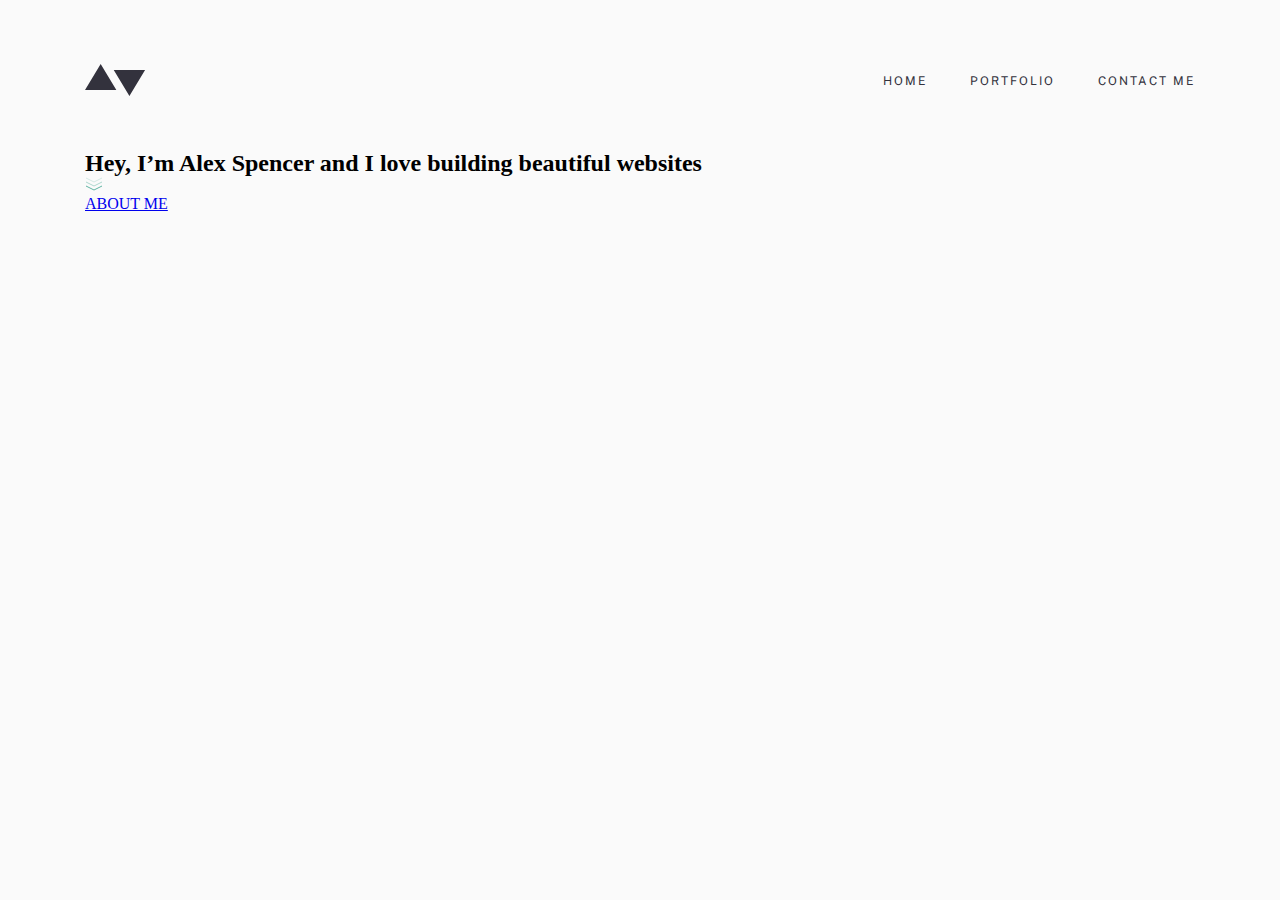
==== index.html @ 98861935 "Navbar yasaldi" ====
<!DOCTYPE html>
<html lang="en">
  <head>
    <meta charset="UTF-8" />
    <meta http-equiv="X-UA-Compatible" content="IE=edge" />
    <meta name="viewport" content="width=device-width, initial-scale=1.0" />
    <title>Created by Doniyor</title>
    <link rel="stylesheet" href="./css/main.css" />
    <link rel="preconnect" href="https://fonts.googleapis.com" />
    <link rel="preconnect" href="https://fonts.gstatic.com" crossorigin />
    <link
      href="https://fonts.googleapis.com/css2?family=Ibarra+Real+Nova:wght@400;500;600;700&display=swap"
      rel="stylesheet"
    />
    <link rel="preconnect" href="https://fonts.googleapis.com" />
    <link rel="preconnect" href="https://fonts.gstatic.com" crossorigin />
    <link
      href="https://fonts.googleapis.com/css2?family=Public+Sans:wght@300;400;500;600;700&display=swap"
      rel="stylesheet"
    />
  </head>
  <body>
    <header>
      <div class="navbar_section">
        <div class="container">
          <div class="navbar_menu">
            <div class="navbar_logo">
              <a href="#">
                <img src="./images/desktop/Logo_Desk.svg" alt="Logo_Desk" />
              </a>
            </div>
            <div class="navbar_hamburger">
              <img src="./images/mobile/hamburger.svg" alt="svg" />
            </div>
            <ul class="navbar_lists">
              <li><a href="#">HOME</a></li>
              <li><a href="#">PORTFOLIO</a></li>
              <li><a href="#">CONTACT ME</a></li>
            </ul>
          </div>
        </div>
      </div>
    </header>
    <main>
      <div class="introsection">
        <div class="container">
          <div class="intro_box">
            <div class="intro_content">
              <h1 class="visually-hidden">
                Hey, I’m Alex Spencer and I love building beautiful websites
              </h1>
              <h2>Hey, I’m Alex Spencer and I love building beautiful websites</h2>
              <div class="intro_link">
                <div class="intro_link_logo">
                    <img src="./images/desktop/link_logo.svg" alt="svg">
                </div>
                <a href="#">ABOUT ME</a>
              </div>
            </div>
          </div>
        </div>
      </div>
    </main>
  </body>
</html>
---- css/main.css ----
*, *::before, *::after {
  margin: 0;
  padding: 0;
  box-sizing: border-box;
}

.visually-hidden {
  position: absolute;
  width: 1px;
  height: 1px;
  margin: -1px;
  border: 0;
  padding: 0;
  clip: rect(0 0 0 0);
  overflow: hidden;
}

body {
  padding-top: 64px;
  background-color: #FAFAFA;
}

img {
  max-width: 100%;
  height: auto;
}

.container {
  max-width: 1150px;
  width: 100%;
  padding: 0 20px;
  margin: 0 auto;
}

body {
  padding-top: 64px;
}

header {
  margin-bottom: 54px;
}

.navbar_menu {
  display: flex;
  justify-content: space-between;
  align-items: center;
}
.navbar_menu .navbar_logo {
  width: 61px;
  height: 32;
  display: block;
}
.navbar_menu .navbar_logo img {
  display: block;
}
.navbar_menu .navbar_hamburger {
  opacity: 0;
}
.navbar_menu .navbar_lists {
  list-style-type: none;
  display: flex;
  align-items: center;
  gap: 43px;
}
.navbar_menu .navbar_lists a {
  text-decoration: none;
  font-family: "Public Sans", sans-serif;
  font-style: normal;
  font-weight: 400;
  font-size: 12px;
  line-height: 14px;
  letter-spacing: 2px;
  text-transform: uppercase;
  color: #33323d;
}
.navbar_menu .navbar_lists a:hover {
  font-family: "Public Sans", sans-serif;
  font-style: normal;
  font-weight: 400;
  font-size: 12px;
  line-height: 14px;
  letter-spacing: 2px;
  text-transform: uppercase;
  color: #33323d;
}

@media only screen and (max-width: 1000px) {
  body {
    padding-top: 69px;
  }
  header {
    margin-bottom: 47px;
  }
}
@media only screen and (max-width: 600px) {
  body {
    padding-top: 38px;
  }
  header {
    margin-bottom: 40px;
  }
  .navbar_menu .navbar_hamburger {
    opacity: 1;
    width: 24px;
    height: 13px;
  }
  .navbar_menu .navbar_lists {
    display: none;
  }
}/*# sourceMappingURL=main.css.map */
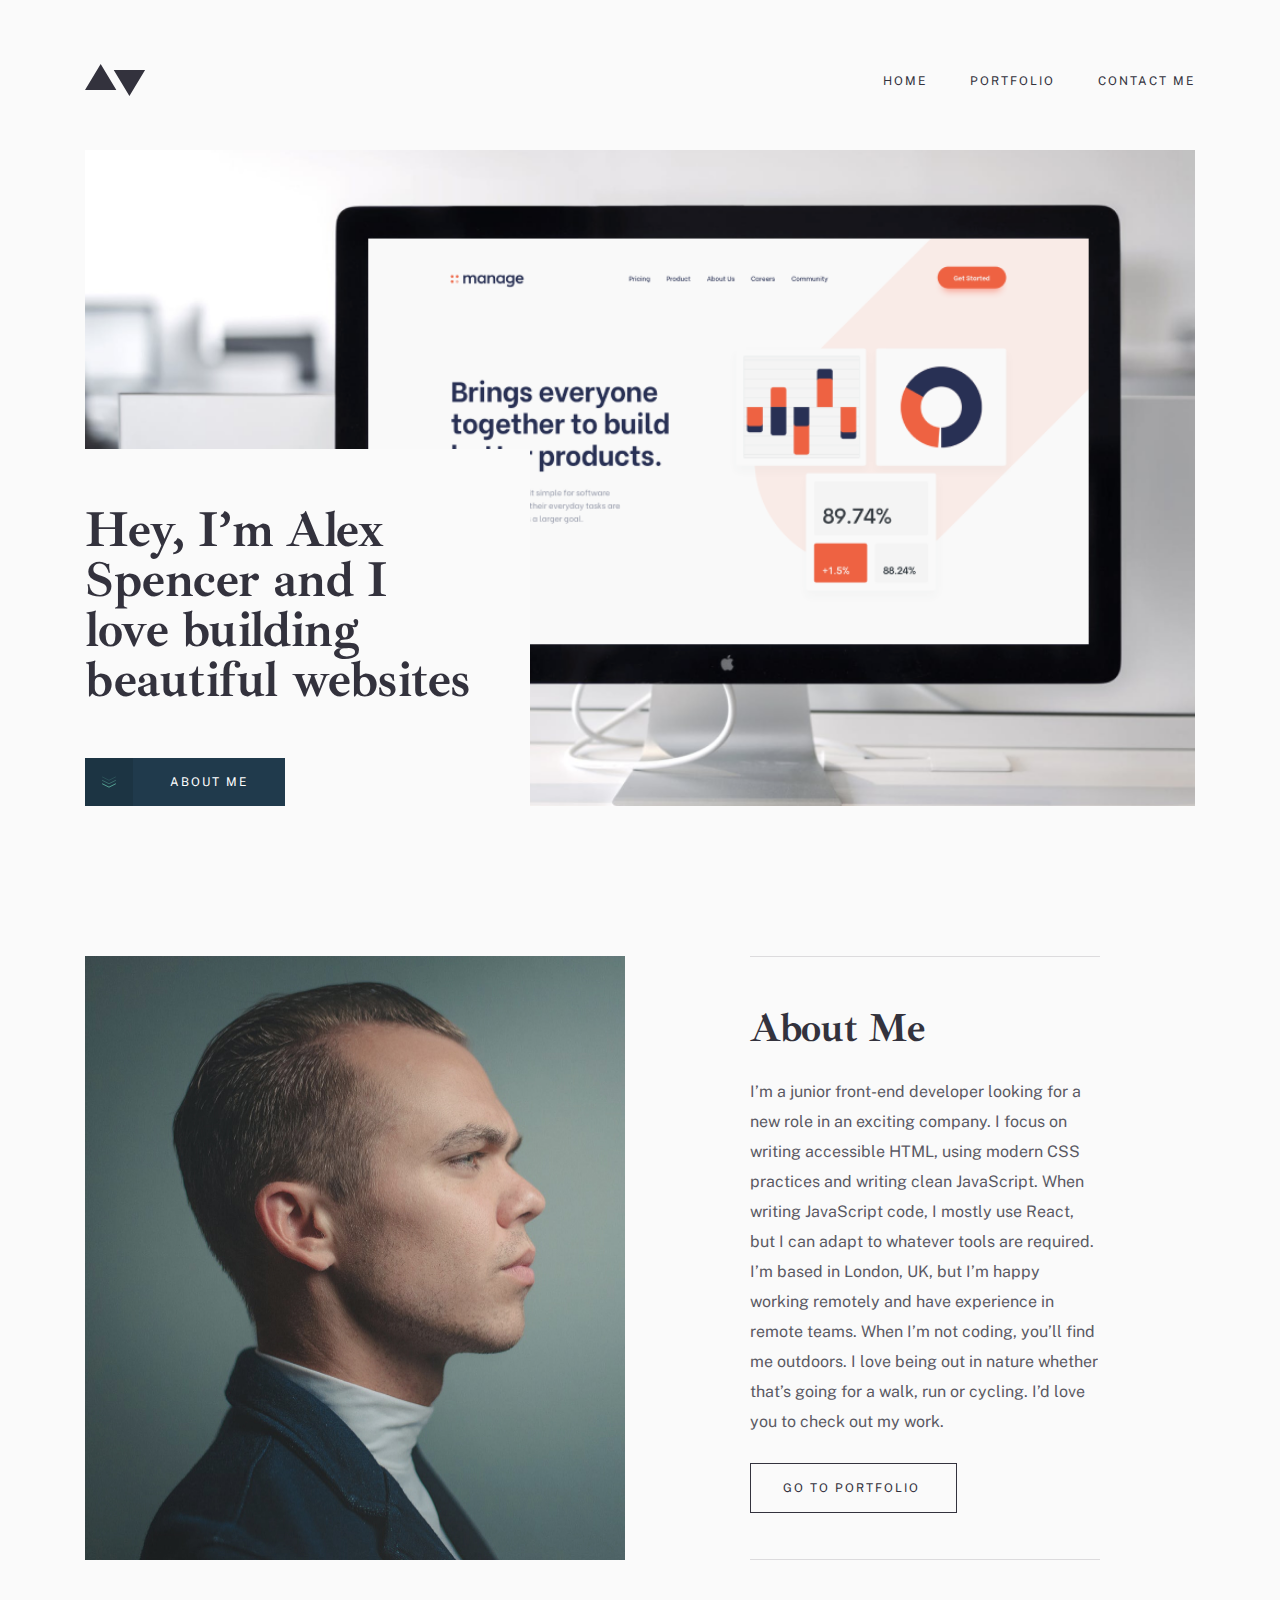
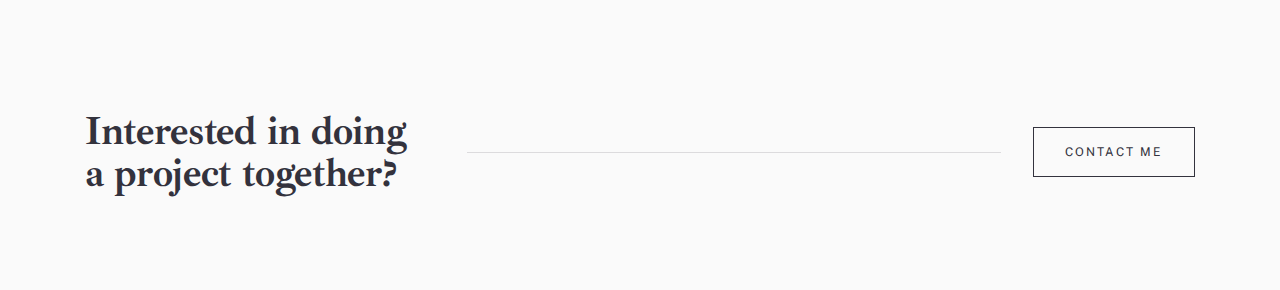
==== commit 4329aeb6: "main yasaldi" ====
--- a/index.html
+++ b/index.html
@@ -49,10 +49,12 @@
               <h1 class="visually-hidden">
                 Hey, I’m Alex Spencer and I love building beautiful websites
               </h1>
-              <h2>Hey, I’m Alex Spencer and I love building beautiful websites</h2>
+              <h2>
+                Hey, I’m Alex Spencer and I love building beautiful websites
+              </h2>
               <div class="intro_link">
                 <div class="intro_link_logo">
-                    <img src="./images/desktop/link_logo.svg" alt="svg">
+                  <img src="./images/desktop/link_logo.svg" alt="svg" />
                 </div>
                 <a href="#">ABOUT ME</a>
               </div>
@@ -60,6 +62,41 @@
           </div>
         </div>
       </div>
+      <div class="aboutsection">
+        <div class="container">
+          <div class="about_box">
+            <div class="about_box_img">
+              <img src="./images/desktop/Aboutme_img.jpg" alt="jpg" />
+            </div>
+            <div class="about_box_content">
+              <div class="about_border_top"></div>
+              <h2>About Me</h2>
+              <p>
+                I’m a junior front-end developer looking for a new role in an
+                exciting company. I focus on writing accessible HTML, using
+                modern CSS practices and writing clean JavaScript. When writing
+                JavaScript code, I mostly use React, but I can adapt to whatever
+                tools are required. I’m based in London, UK, but I’m happy
+                working remotely and have experience in remote teams. When I’m
+                not coding, you’ll find me outdoors. I love being out in nature
+                whether that’s going for a walk, run or cycling. I’d love you to
+                check out my work.
+              </p>
+              <a href="#">GO TO PORTFOLIO</a>
+              <div class="about_border_bottom"></div>
+            </div>
+          </div>
+        </div>
+      </div>
+      <div class="contactsection">
+        <div class="container">
+          <div class="contact_box">
+            <h2>Interested in doing a project together?</h2>
+            <div class="contact_border"></div>
+            <a href="#">CONTACT ME</a>
+          </div>
+        </div>
+      </div>
     </main>
   </body>
 </html>
--- a/css/main.css
+++ b/css/main.css
@@ -81,7 +81,7 @@
   line-height: 14px;
   letter-spacing: 2px;
   text-transform: uppercase;
-  color: #33323d;
+  color: #5FB4A2;
 }
 
 @media only screen and (max-width: 1000px) {
@@ -107,4 +107,313 @@
   .navbar_menu .navbar_lists {
     display: none;
   }
+}
+.introsection {
+  margin-bottom: 150px;
+}
+
+.intro_box {
+  padding-top: 299px;
+  background-image: url(../images/desktop/Intro_png.png);
+  background-repeat: no-repeat;
+  background-size: cover;
+}
+.intro_box .intro_content {
+  max-width: 445px;
+  width: 100%;
+  padding-top: 56px;
+  padding-right: 55px;
+  background-color: #fafafa;
+}
+.intro_box .intro_content h2 {
+  font-family: "Ibarra Real Nova", sans-serif;
+  font-style: normal;
+  font-weight: 700;
+  font-size: 50px;
+  line-height: 50px;
+  /* or 100% */
+  padding-bottom: 53px;
+  letter-spacing: -0.446429px;
+  color: #33323d;
+}
+.intro_box .intro_link {
+  display: flex;
+}
+.intro_box .intro_link .intro_link_logo {
+  max-width: 48px;
+  width: 100%;
+  padding: 18px 0;
+  background-color: #1c3443;
+  display: flex;
+  justify-content: center;
+}
+.intro_box .intro_link .intro_link_logo img {
+  width: 16px;
+  height: 12px;
+  margin: 0 auto;
+}
+.intro_box .intro_link a {
+  display: inline-block;
+  max-width: 152px;
+  width: 100%;
+  text-align: center;
+  font-family: "Public Sans";
+  font-style: normal;
+  font-weight: 400;
+  font-size: 12px;
+  line-height: 14px;
+  text-align: center;
+  letter-spacing: 2px;
+  text-transform: uppercase;
+  background-color: #203a4c;
+  color: #ffffff;
+  text-decoration: none;
+  list-style-type: none;
+  padding: 17px 0;
+}
+.intro_box .intro_link:hover .intro_link_logo {
+  background-color: #3d7c6e;
+}
+.intro_box .intro_link:hover a {
+  font-size: 12px;
+  line-height: 14px;
+  /* identical to box height */
+  text-align: center;
+  letter-spacing: 2px;
+  text-transform: uppercase;
+  color: #ffffff;
+  background-color: #5fb4a2;
+}
+
+@media only screen and (max-width: 1000px) {
+  .introsection {
+    margin-bottom: 96px;
+  }
+  .intro_box {
+    padding-top: 322px;
+    background-image: url(../images/tablet/tbt_intro.png);
+  }
+  .intro_box .intro_content {
+    max-width: 514px;
+    padding-top: 56px;
+    padding-right: 56px;
+  }
+  .intro_box .intro_content h2 {
+    padding-bottom: 48px;
+    font-size: 40px;
+    line-height: 42px;
+  }
+}
+@media only screen and (max-width: 600px) {
+  .introsection {
+    margin-bottom: 368px;
+  }
+  .intro_box {
+    height: 271px;
+    background-image: url(../images/mobile/mb_img.png);
+    background-position: center;
+  }
+  .intro_box .intro_content {
+    padding-top: 24px;
+    padding-right: 0;
+  }
+  .intro_box .intro_content h2 {
+    padding-bottom: 32px;
+  }
+}
+.aboutsection {
+  margin-bottom: 150px;
+}
+
+.about_box {
+  display: flex;
+  gap: 125px;
+}
+.about_box .about_box_img {
+  max-width: 540px;
+  width: 100%;
+  display: block;
+}
+.about_box .about_box_img img {
+  display: block;
+  height: 100%;
+}
+.about_box .about_box_content {
+  max-width: 350px;
+  width: 100%;
+}
+.about_box .about_box_content .about_border_top {
+  width: 100%;
+  height: 1px;
+  background-color: #33323d;
+  mix-blend-mode: normal;
+  opacity: 0.15;
+  margin-bottom: 50px;
+}
+.about_box .about_box_content h2 {
+  font-family: "Ibarra Real Nova", sans-serif;
+  font-style: normal;
+  font-weight: 700;
+  font-size: 40px;
+  line-height: 42px;
+  /* identical to box height, or 105% */
+  padding-bottom: 28px;
+  letter-spacing: -0.357143px;
+  color: #33323d;
+}
+.about_box .about_box_content p {
+  font-family: "Public Sans", sans-serif;
+  font-style: normal;
+  font-weight: 400;
+  font-size: 16px;
+  line-height: 30px;
+  /* or 188% */
+  padding-bottom: 41px;
+  color: #33323d;
+  mix-blend-mode: normal;
+  opacity: 0.8;
+}
+.about_box .about_box_content a {
+  font-family: "Public Sans", sans-serif;
+  font-style: normal;
+  font-weight: 400;
+  font-size: 12px;
+  line-height: 14px;
+  letter-spacing: 2px;
+  text-transform: uppercase;
+  color: #33323d;
+  text-decoration: none;
+  list-style-type: none;
+  padding: 17px 36px 17px 32px;
+  border: 1px solid #33323d;
+}
+.about_box .about_box_content .about_border_bottom {
+  width: 100%;
+  height: 1px;
+  background-color: #33323d;
+  mix-blend-mode: normal;
+  opacity: 0.15;
+  margin-top: 63px;
+}
+
+@media only screen and (max-width: 1000px) {
+  .aboutsection {
+    margin-bottom: 96px;
+  }
+  .about_box {
+    gap: 69px;
+  }
+  .about_box .about_box_img {
+    max-width: 280px;
+  }
+  .about_box .about_box_content {
+    max-width: 100%;
+  }
+  .about_box .about_box_content .about_border_top {
+    margin-bottom: 51px;
+  }
+  .about_box .about_box_content h2 {
+    padding-bottom: 28px;
+  }
+  .about_box .about_box_content p {
+    padding-bottom: 41px;
+  }
+  .about_box .about_box_content .about_border_bottom {
+    margin-top: 63px;
+  }
+}
+@media only screen and (max-width: 750px) {
+  .aboutsection {
+    margin-bottom: 115px;
+  }
+  .about_box {
+    display: inline-block;
+  }
+  .about_box .about_box_img {
+    max-width: 100%;
+    margin-bottom: 32px;
+  }
+  .about_box .about_box_content {
+    max-width: 100%;
+  }
+  .about_box .about_box_content .about_border_top {
+    margin-bottom: 32px;
+  }
+  .about_box .about_box_content .about_border_top h2 {
+    padding-bottom: 28px;
+  }
+  .about_box .about_box_content .about_border_top p {
+    padding-bottom: 41%;
+  }
+  .about_box .about_box_content .about_border_top .about_border_bottom {
+    margin-top: 51px;
+  }
+}
+.contactsection {
+  margin-bottom: 96px;
+}
+.contactsection .contact_box {
+  display: flex;
+  align-items: center;
+  gap: 32px;
+}
+.contactsection .contact_box h2 {
+  font-family: "Ibarra Real Nova", sans-serif;
+  font-style: normal;
+  font-weight: 700;
+  font-size: 40px;
+  line-height: 42px;
+  /* or 105% */
+  max-width: 350px;
+  width: 100%;
+  letter-spacing: -0.357143px;
+  color: #33323d;
+}
+.contactsection .contact_box .contact_border {
+  max-width: 534px;
+  width: 100%;
+  height: 1px;
+  background-color: #33323d;
+  mix-blend-mode: normal;
+  opacity: 0.15;
+}
+.contactsection .contact_box a {
+  font-family: "Public Sans", sans-serif;
+  border: 1px solid #33323d;
+  padding: 17px 31px 17px 31px;
+  font-style: normal;
+  font-weight: 400;
+  font-size: 12px;
+  line-height: 14.1px;
+  letter-spacing: 2px;
+  text-transform: uppercase;
+  text-decoration: none;
+  list-style-type: none;
+  color: #33323d;
+  width: 100%;
+  max-width: 162px;
+}
+
+@media only screen and (max-width: 1000px) {
+  .contactsection {
+    margin-bottom: 96px;
+  }
+}
+@media only screen and (max-width: 750px) {
+  .contactsection {
+    margin-bottom: 80px;
+  }
+  .contactsection .contact_box {
+    padding: 0 32px;
+    flex-direction: column;
+    align-items: center;
+    gap: 40px;
+  }
+  .contactsection .contact_box h2 {
+    max-width: 100%;
+    text-align: center;
+  }
+  .contactsection .contact_box .contact_border {
+    display: none;
+  }
 }/*# sourceMappingURL=main.css.map */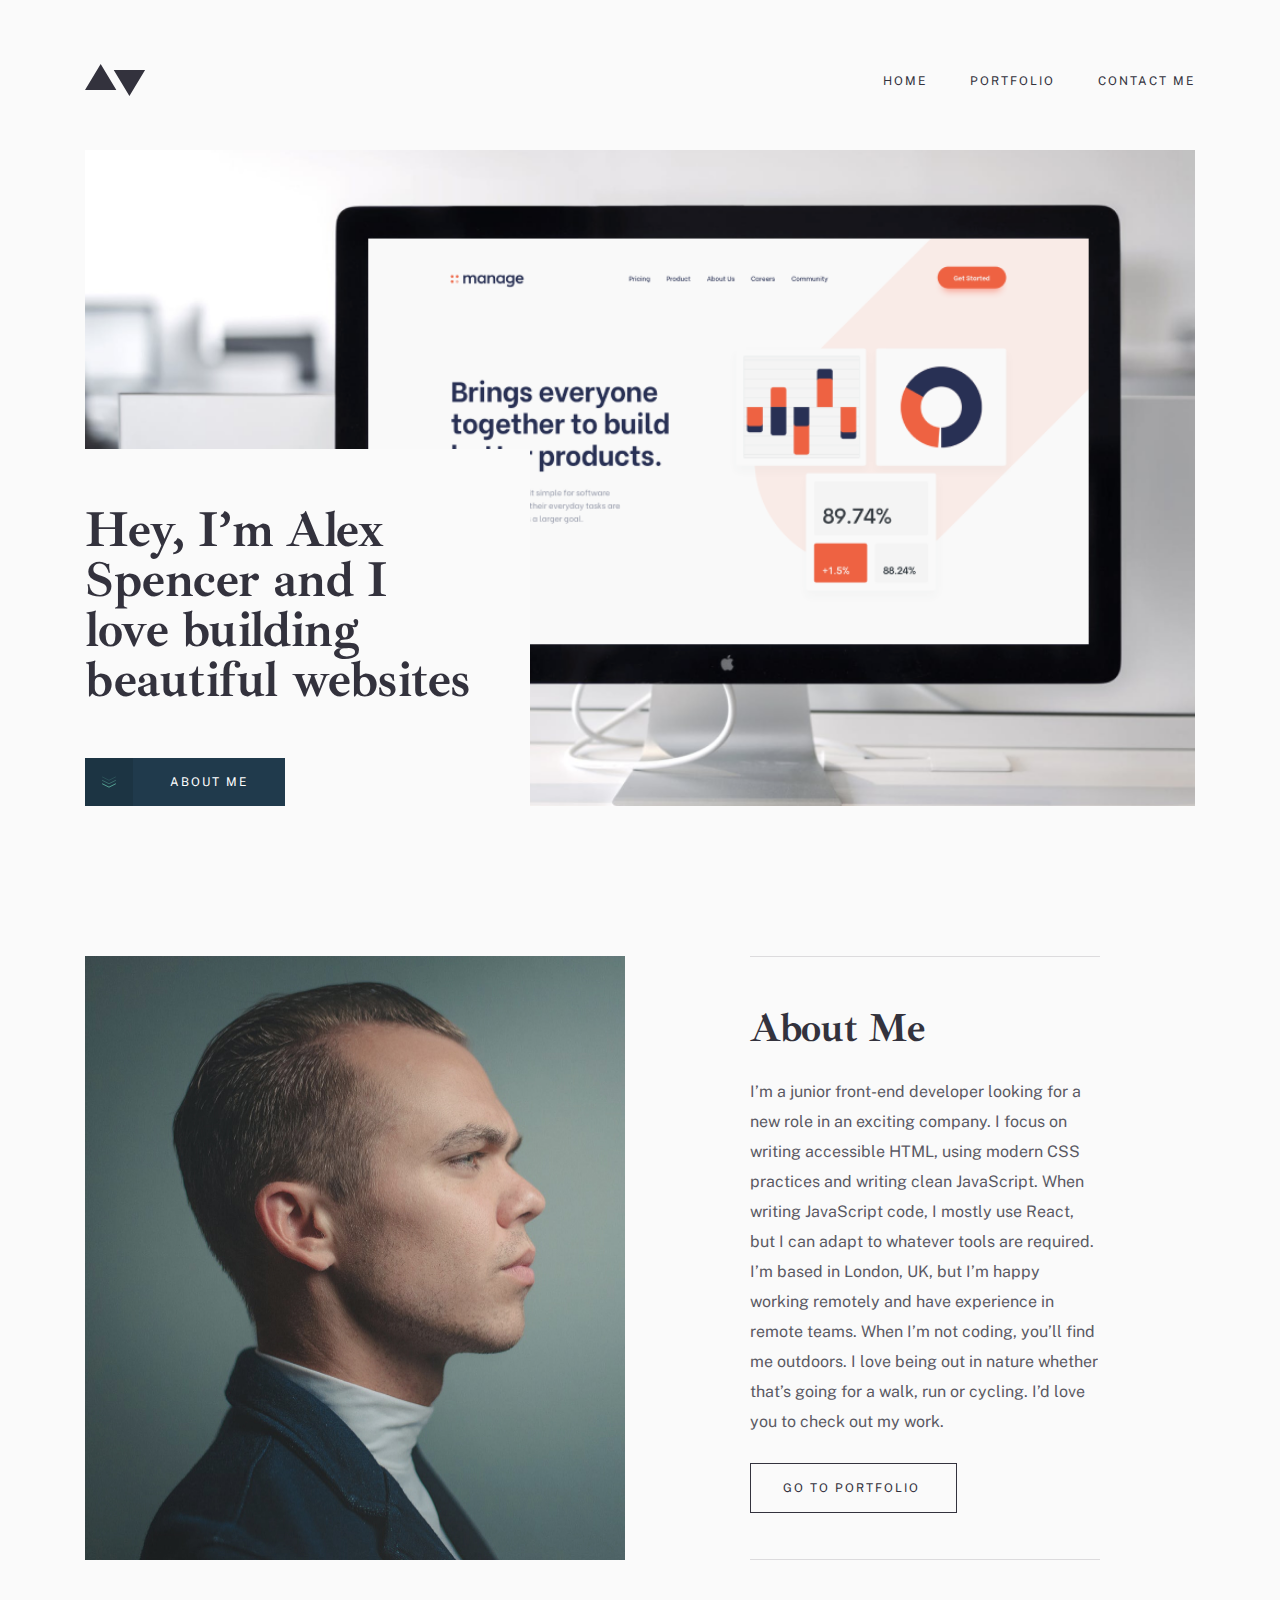
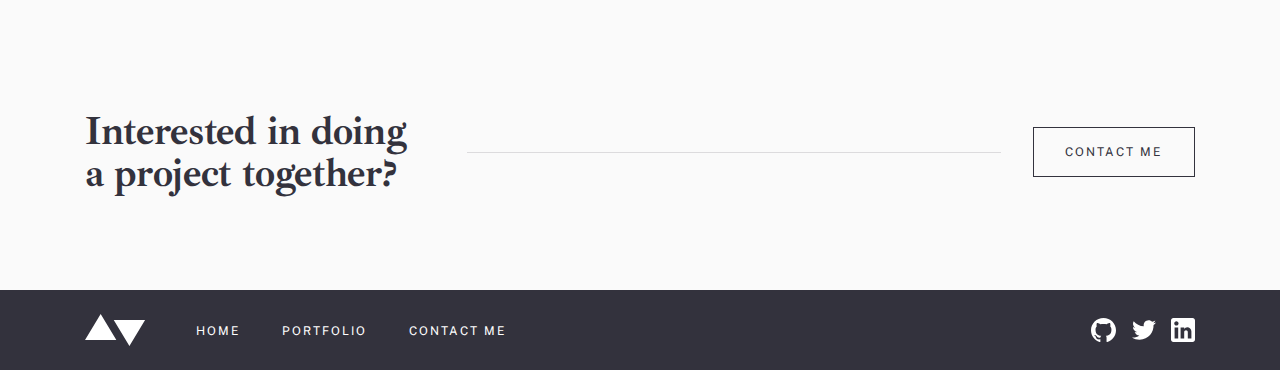
==== commit 2de95267: "Footer yasaldi" ====
--- a/index.html
+++ b/index.html
@@ -98,5 +98,33 @@
         </div>
       </div>
     </main>
+    <footer>
+      <div class="container">
+        <div class="footer_navbar">
+          <div class="footer_navbar_logo">
+            <a href="#">
+              <img src="./images/desktop/footer_logo.svg" alt="svg" />
+            </a>
+            <ul class="footer_navbar_lists">
+              <li><a href="#">HOME</a></li>
+              <li><a href="#">PORTFOLIO</a></li>
+              <li><a href="#">CONTACT ME</a></li>
+            </ul>
+          </div>
+
+          <div class="footer_navbar_icon">
+            <a href="https://github.com/doniyorzokirov1">
+              <img src="./images/desktop/GitHub.svg" alt="svg" />
+            </a>
+            <a href="https://twitter.com">
+              <img src="./images/desktop/Twitter.svg" alt="svg" />
+            </a>
+            <a href="https://www.linkedin.com/in/doniyorbek-zokirov-a1089b266/">
+              <img src="./images/desktop/Linkedin.svg" alt="svg" />
+            </a>
+          </div>
+        </div>
+      </div>
+    </footer>
   </body>
 </html>
--- a/css/main.css
+++ b/css/main.css
@@ -416,4 +416,73 @@
   .contactsection .contact_box .contact_border {
     display: none;
   }
+}
+footer {
+  background-color: #33323d;
+  padding: 24px 0;
+}
+
+.footer_navbar {
+  display: flex;
+  align-items: center;
+  justify-content: space-between;
+}
+.footer_navbar .footer_navbar_logo {
+  display: flex;
+  align-items: center;
+  gap: 50px;
+}
+.footer_navbar .footer_navbar_logo img {
+  display: block;
+}
+.footer_navbar .footer_navbar_lists {
+  display: flex;
+  align-items: center;
+  list-style-type: none;
+  gap: 42px;
+}
+.footer_navbar .footer_navbar_lists a {
+  font-family: "Public Sans", sans-serif;
+  font-style: normal;
+  font-weight: 400;
+  font-size: 12px;
+  line-height: 14px;
+  letter-spacing: 2px;
+  text-transform: uppercase;
+  text-decoration: none;
+  color: #ffffff;
+}
+.footer_navbar .footer_navbar_lists a:hover {
+  color: #5fb4a2;
+}
+.footer_navbar .footer_navbar_icon {
+  display: flex;
+  align-items: center;
+  justify-content: space-between;
+  max-width: 104px;
+  width: 100%;
+}
+.footer_navbar .footer_navbar_icon img {
+  display: block;
+}
+
+@media only screen and (max-width: 700px) {
+  footer {
+    padding: 56px 0;
+  }
+  .footer_navbar {
+    flex-direction: column;
+    justify-content: center;
+    gap: 40px;
+  }
+  .footer_navbar .footer_navbar_logo {
+    flex-direction: column;
+    justify-content: center;
+    gap: 40px;
+  }
+  .footer_navbar .footer_navbar_lists {
+    flex-direction: column;
+    justify-content: center;
+    gap: 32px;
+  }
 }/*# sourceMappingURL=main.css.map */